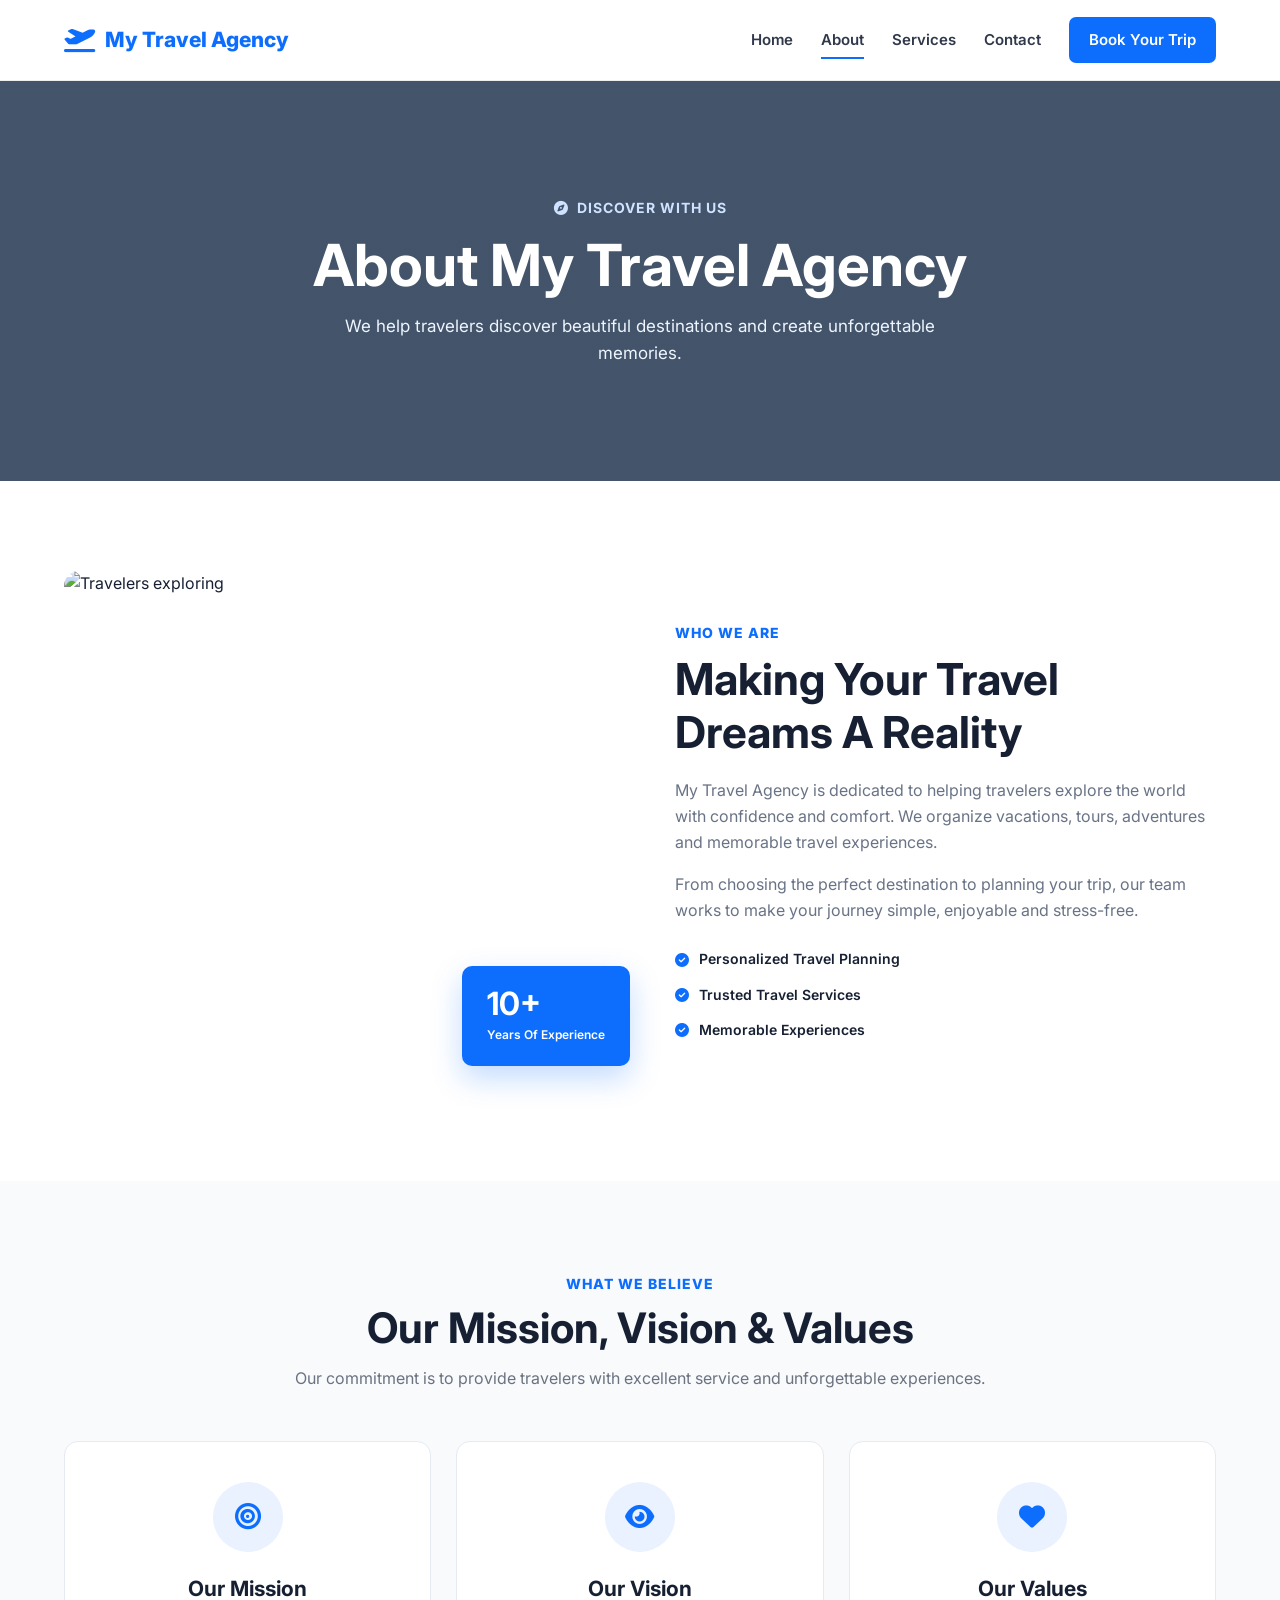
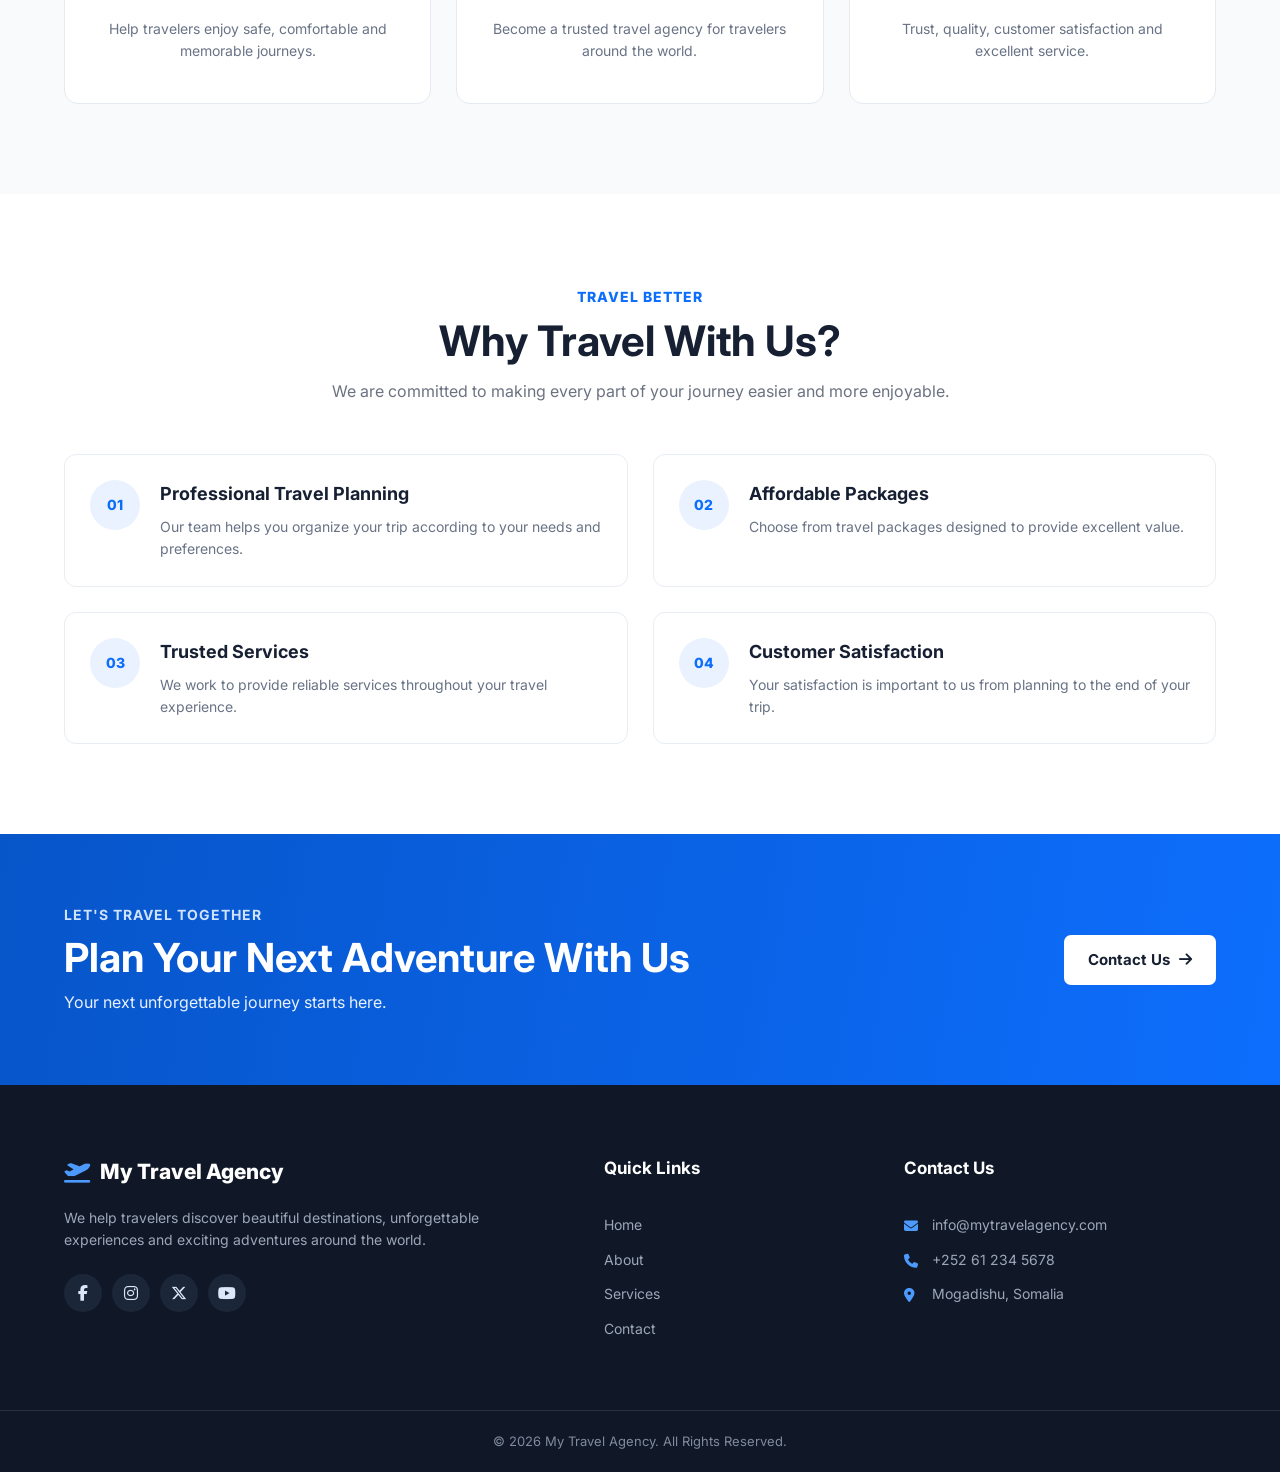
==== about.html @ c00ab5c5 "first commit" ====
<!DOCTYPE html>
<html lang="en">

<head>

    <meta charset="UTF-8">

    <meta name="viewport"
          content="width=device-width, initial-scale=1.0">

    <title>About Us | My Travel Agency</title>

    <link rel="preconnect"
          href="https://fonts.googleapis.com">

    <link rel="preconnect"
          href="https://fonts.gstatic.com"
          crossorigin>

    <link href="https://fonts.googleapis.com/css2?family=Inter:wght@400;500;600;700;800&display=swap"
          rel="stylesheet">

    <link rel="stylesheet"
          href="https://cdnjs.cloudflare.com/ajax/libs/font-awesome/6.5.2/css/all.min.css">

    <link rel="stylesheet" href="style.css">

</head>


<body>


<!-- HEADER -->
<header class="header">

    <div class="container nav-container">

        <a href="index.html" class="logo">

            <i class="fa-solid fa-plane-departure"></i>

            My Travel Agency

        </a>


        <nav class="navbar">

            <a href="index.html">
                Home
            </a>

            <a href="about.html" class="active">
                About
            </a>

            <a href="services.html">
                Services
            </a>

            <a href="contact.html">
                Contact
            </a>

            <a href="contact.html" class="nav-btn">
                Book Your Trip
            </a>

        </nav>

    </div>

</header>


<main>


<!-- ABOUT HERO -->
<section class="about-hero">

    <div class="container about-hero-content">

        <span>

            <i class="fa-solid fa-compass"></i>

            Discover With Us

        </span>

        <h1>
            About My Travel Agency
        </h1>

        <p>
            We help travelers discover beautiful destinations
            and create unforgettable memories.
        </p>

    </div>

</section>


<!-- WHO WE ARE -->
<section class="who-we-are section">

    <div class="container about-grid">

        <div class="about-image">

            <img
                src="https://images.unsplash.com/photo-1488085061387-422e29b40080?auto=format&fit=crop&w=1200&q=80"
                alt="Travelers exploring">

            <div class="experience-box">

                <strong>
                    10+
                </strong>

                <span>
                    Years Of Experience
                </span>

            </div>

        </div>


        <div class="about-text">

            <span class="section-label">
                Who We Are
            </span>

            <h2>
                Making Your Travel Dreams A Reality
            </h2>

            <p>
                My Travel Agency is dedicated to helping travelers
                explore the world with confidence and comfort.
                We organize vacations, tours, adventures and
                memorable travel experiences.
            </p>

            <p>
                From choosing the perfect destination to planning
                your trip, our team works to make your journey
                simple, enjoyable and stress-free.
            </p>


            <div class="about-points">

                <div>
                    <i class="fa-solid fa-circle-check"></i>
                    Personalized Travel Planning
                </div>

                <div>
                    <i class="fa-solid fa-circle-check"></i>
                    Trusted Travel Services
                </div>

                <div>
                    <i class="fa-solid fa-circle-check"></i>
                    Memorable Experiences
                </div>

            </div>

        </div>

    </div>

</section>


<!-- MISSION -->
<section class="mission-section section">

    <div class="container">

        <div class="section-heading">

            <span>
                What We Believe
            </span>

            <h2>
                Our Mission, Vision & Values
            </h2>

            <p>
                Our commitment is to provide travelers with
                excellent service and unforgettable experiences.
            </p>

        </div>


        <div class="mission-grid">

            <article class="mission-card">

                <div class="mission-icon">
                    <i class="fa-solid fa-bullseye"></i>
                </div>

                <h3>
                    Our Mission
                </h3>

                <p>
                    Help travelers enjoy safe, comfortable
                    and memorable journeys.
                </p>

            </article>


            <article class="mission-card">

                <div class="mission-icon">
                    <i class="fa-solid fa-eye"></i>
                </div>

                <h3>
                    Our Vision
                </h3>

                <p>
                    Become a trusted travel agency for travelers
                    around the world.
                </p>

            </article>


            <article class="mission-card">

                <div class="mission-icon">
                    <i class="fa-solid fa-heart"></i>
                </div>

                <h3>
                    Our Values
                </h3>

                <p>
                    Trust, quality, customer satisfaction
                    and excellent service.
                </p>

            </article>

        </div>

    </div>

</section>


<!-- WHY US -->
<section class="travel-with-us section">

    <div class="container">

        <div class="section-heading">

            <span>
                Travel Better
            </span>

            <h2>
                Why Travel With Us?
            </h2>

            <p>
                We are committed to making every part
                of your journey easier and more enjoyable.
            </p>

        </div>


        <div class="travel-points">

            <div class="travel-point">

                <div class="point-number">
                    01
                </div>

                <div>

                    <h3>
                        Professional Travel Planning
                    </h3>

                    <p>
                        Our team helps you organize your trip
                        according to your needs and preferences.
                    </p>

                </div>

            </div>


            <div class="travel-point">

                <div class="point-number">
                    02
                </div>

                <div>

                    <h3>
                        Affordable Packages
                    </h3>

                    <p>
                        Choose from travel packages designed
                        to provide excellent value.
                    </p>

                </div>

            </div>


            <div class="travel-point">

                <div class="point-number">
                    03
                </div>

                <div>

                    <h3>
                        Trusted Services
                    </h3>

                    <p>
                        We work to provide reliable services
                        throughout your travel experience.
                    </p>

                </div>

            </div>


            <div class="travel-point">

                <div class="point-number">
                    04
                </div>

                <div>

                    <h3>
                        Customer Satisfaction
                    </h3>

                    <p>
                        Your satisfaction is important to us
                        from planning to the end of your trip.
                    </p>

                </div>

            </div>

        </div>

    </div>

</section>


<!-- CTA -->
<section class="cta">

    <div class="container cta-content">

        <div>

            <span>
                Let's Travel Together
            </span>

            <h2>
                Plan Your Next Adventure With Us
            </h2>

            <p>
                Your next unforgettable journey starts here.
            </p>

        </div>

        <a href="contact.html" class="btn btn-light">

            Contact Us

            <i class="fa-solid fa-arrow-right"></i>

        </a>

    </div>

</section>


</main>


<!-- FOOTER -->
<footer class="footer">

    <div class="container footer-grid">

        <div class="footer-about">

            <a href="index.html" class="footer-logo">

                <i class="fa-solid fa-plane-departure"></i>

                My Travel Agency

            </a>

            <p>
                We help travelers discover beautiful destinations,
                unforgettable experiences and exciting adventures
                around the world.
            </p>


            <div class="social-links">

                <a href="#">
                    <i class="fa-brands fa-facebook-f"></i>
                </a>

                <a href="#">
                    <i class="fa-brands fa-instagram"></i>
                </a>

                <a href="#">
                    <i class="fa-brands fa-x-twitter"></i>
                </a>

                <a href="#">
                    <i class="fa-brands fa-youtube"></i>
                </a>

            </div>

        </div>


        <div class="footer-column">

            <h3>
                Quick Links
            </h3>

            <a href="index.html">
                Home
            </a>

            <a href="about.html">
                About
            </a>

            <a href="services.html">
                Services
            </a>

            <a href="contact.html">
                Contact
            </a>

        </div>


        <div class="footer-column">

            <h3>
                Contact Us
            </h3>

            <p>
                <i class="fa-solid fa-envelope"></i>
                info@mytravelagency.com
            </p>

            <p>
                <i class="fa-solid fa-phone"></i>
                +252 61 234 5678
            </p>

            <p>
                <i class="fa-solid fa-location-dot"></i>
                Mogadishu, Somalia
            </p>

        </div>

    </div>


    <div class="footer-bottom">

        <p>
            © 2026 My Travel Agency. All Rights Reserved.
        </p>

    </div>

</footer>


</body>
</html>
---- style.css ----
/* =========================================================
   GLOBAL
========================================================= */

* {
    margin: 0;
    padding: 0;
    box-sizing: border-box;
}

html {
    scroll-behavior: smooth;
}

body {
    font-family: "Inter", sans-serif;
    color: #172033;
    background: #ffffff;
    line-height: 1.6;
}

img {
    width: 100%;
    display: block;
}

a {
    text-decoration: none;
    color: inherit;
}

button,
input,
textarea,
select {
    font-family: inherit;
}

.container {
    width: 90%;
    max-width: 1200px;
    margin: auto;
}

.section {
    padding: 90px 0;
}


/* =========================================================
   HEADER
========================================================= */

.header {
    width: 100%;
    background: #ffffff;
    border-bottom: 1px solid #eeeeee;
    position: relative;
    z-index: 100;
}

.nav-container {
    min-height: 80px;

    display: flex;
    align-items: center;
    justify-content: space-between;

    gap: 30px;
}

.logo {
    display: flex;
    align-items: center;
    gap: 10px;

    color: #0d6efd;

    font-size: 21px;
    font-weight: 800;

    white-space: nowrap;
}

.logo i {
    font-size: 25px;
}

.navbar {
    display: flex;
    align-items: center;
    gap: 28px;
}

.navbar a {
    position: relative;

    color: #30394b;

    font-size: 15px;
    font-weight: 600;

    transition: 0.3s ease;
}

.navbar a:not(.nav-btn)::after {
    content: "";

    position: absolute;

    left: 0;
    bottom: -7px;

    width: 0;
    height: 2px;

    background: #0d6efd;

    transition: 0.3s ease;
}

.navbar a:not(.nav-btn):hover::after,
.navbar a.active::after {
    width: 100%;
}

.navbar a:hover {
    color: #0d6efd;
}

.nav-btn {
    padding: 11px 20px;

    color: #ffffff !important;
    background: #0d6efd;

    border-radius: 7px;

    transition: 0.3s ease;
}

.nav-btn:hover {
    background: #0957c7;
    transform: translateY(-2px);
}


/* =========================================================
   BUTTONS
========================================================= */

.btn {
    display: inline-flex;
    align-items: center;
    justify-content: center;

    gap: 9px;

    padding: 13px 24px;

    border: none;
    border-radius: 7px;

    font-size: 15px;
    font-weight: 700;

    cursor: pointer;

    transition: 0.3s ease;
}

.btn-primary {
    color: #ffffff;
    background: #0d6efd;
}

.btn-primary:hover {
    background: #0957c7;
    transform: translateY(-2px);
}

.btn-light {
    color: #172033;
    background: #ffffff;
}

.btn-light:hover {
    color: #ffffff;
    background: #172033;
    transform: translateY(-2px);
}


/* =========================================================
   HOME HERO
========================================================= */

.hero {
    min-height: 650px;

    position: relative;

    display: flex;
    align-items: center;

    background-image:
        url("https://images.unsplash.com/photo-1500530855697-b586d89ba3ee?auto=format&fit=crop&w=1800&q=85");

    background-size: cover;
    background-position: center;
}

.hero-overlay {
    position: absolute;
    inset: 0;

    background:
        linear-gradient(
            90deg,
            rgba(8, 22, 45, 0.85),
            rgba(8, 22, 45, 0.55),
            rgba(8, 22, 45, 0.15)
        );
}

.hero-content {
    position: relative;
    z-index: 1;

    color: #ffffff;

    max-width: 780px;

    margin-left: max(5%, calc((100% - 1200px) / 2));
}

.hero-small-title {
    display: inline-flex;
    align-items: center;

    gap: 8px;

    margin-bottom: 15px;

    color: #ffffff;

    font-size: 15px;
    font-weight: 700;

    letter-spacing: 1px;
    text-transform: uppercase;
}

.hero-content h1 {
    margin-bottom: 20px;

    font-size: clamp(42px, 6vw, 72px);

    line-height: 1.08;
    font-weight: 800;
}

.hero-content p {
    max-width: 650px;

    margin-bottom: 30px;

    color: #f1f4f8;

    font-size: 18px;
}

.hero-buttons {
    display: flex;
    flex-wrap: wrap;

    gap: 14px;
}


/* =========================================================
   SECTION HEADING
========================================================= */

.section-heading {
    max-width: 700px;

    margin: 0 auto 50px;

    text-align: center;
}

.section-heading span,
.section-label {
    display: inline-block;

    margin-bottom: 8px;

    color: #0d6efd;

    font-size: 14px;
    font-weight: 800;

    letter-spacing: 1px;
    text-transform: uppercase;
}

.section-heading h2 {
    margin-bottom: 12px;

    color: #172033;

    font-size: clamp(30px, 4vw, 42px);

    line-height: 1.2;
}

.section-heading p {
    color: #6b7280;
}


/* =========================================================
   DESTINATIONS
========================================================= */

.destinations {
    background: #f8fafc;
}

.destination-grid {
    display: grid;

    grid-template-columns: repeat(4, 1fr);

    gap: 24px;
}

.destination-card {
    overflow: hidden;

    background: #ffffff;

    border: 1px solid #e8edf3;
    border-radius: 14px;

    box-shadow:
        0 8px 25px rgba(25, 40, 65, 0.06);

    transition: 0.3s ease;
}

.destination-card:hover {
    transform: translateY(-8px);

    box-shadow:
        0 18px 35px rgba(25, 40, 65, 0.12);
}

.card-image {
    height: 220px;

    overflow: hidden;
}

.card-image img {
    height: 100%;

    object-fit: cover;

    transition: 0.5s ease;
}

.destination-card:hover .card-image img {
    transform: scale(1.08);
}

.card-content {
    padding: 22px;
}

.location {
    display: flex;
    align-items: center;

    gap: 6px;

    margin-bottom: 8px;

    color: #0d6efd;

    font-size: 12px;
    font-weight: 700;
}

.card-content h3 {
    margin-bottom: 8px;

    font-size: 23px;
}

.card-content p {
    min-height: 78px;

    margin-bottom: 20px;

    color: #697386;

    font-size: 14px;
}

.card-bottom {
    display: flex;
    align-items: center;
    justify-content: space-between;

    gap: 10px;

    padding-top: 15px;

    border-top: 1px solid #eeeeee;
}

.card-bottom strong {
    color: #172033;
}

.card-bottom a {
    color: #0d6efd;

    font-size: 13px;
    font-weight: 700;
}

.card-bottom a:hover {
    color: #0957c7;
}


/* =========================================================
   FEATURES
========================================================= */

.feature-grid {
    display: grid;

    grid-template-columns: repeat(4, 1fr);

    gap: 24px;
}

.feature-card {
    padding: 32px 24px;

    text-align: center;

    border: 1px solid #e9eef4;
    border-radius: 12px;

    transition: 0.3s ease;
}

.feature-card:hover {
    transform: translateY(-6px);

    border-color: #bcd6ff;

    box-shadow:
        0 15px 30px rgba(13, 110, 253, 0.08);
}

.feature-icon {
    width: 65px;
    height: 65px;

    margin: 0 auto 20px;

    display: flex;
    align-items: center;
    justify-content: center;

    color: #0d6efd;
    background: #eaf2ff;

    border-radius: 50%;

    font-size: 25px;
}

.feature-card h3 {
    margin-bottom: 10px;

    font-size: 18px;
}

.feature-card p {
    color: #6b7280;

    font-size: 14px;
}


/* =========================================================
   CTA
========================================================= */

.cta {
    padding: 70px 0;

    color: #ffffff;

    background:
        linear-gradient(
            100deg,
            #0755c9,
            #0d6efd
        );
}

.cta-content {
    display: flex;
    align-items: center;
    justify-content: space-between;

    gap: 30px;
}

.cta-content > div {
    max-width: 700px;
}

.cta-content span {
    display: block;

    margin-bottom: 7px;

    color: #cfe2ff;

    font-size: 14px;
    font-weight: 700;

    text-transform: uppercase;
    letter-spacing: 1px;
}

.cta-content h2 {
    margin-bottom: 8px;

    font-size: clamp(28px, 4vw, 40px);

    line-height: 1.2;
}

.cta-content p {
    color: #e8f1ff;
}


/* =========================================================
   INNER PAGE HERO
========================================================= */

.about-hero,
.services-hero,
.contact-hero {
    min-height: 400px;

    display: flex;
    align-items: center;

    color: #ffffff;

    text-align: center;

    background-size: cover;
    background-position: center;
}

.about-hero {
    background:
        linear-gradient(
            rgba(5, 26, 55, 0.75),
            rgba(5, 26, 55, 0.75)
        ),
        url("https://images.unsplash.com/photo-1473448912268-2022ce9509d8?auto=format&fit=crop&w=1800&q=80");
}

.services-hero {
    background:
        linear-gradient(
            rgba(5, 26, 55, 0.75),
            rgba(5, 26, 55, 0.75)
        ),
        url("https://images.unsplash.com/photo-1436491865332-7a61a109cc05?auto=format&fit=crop&w=1800&q=80");
}

.contact-hero {
    background:
        linear-gradient(
            rgba(5, 26, 55, 0.75),
            rgba(5, 26, 55, 0.75)
        ),
        url("https://images.unsplash.com/photo-1494587416117-f102a2ac0a8d?auto=format&fit=crop&w=1800&q=80");
}

.inner-page-hero span,
.about-hero-content span {
    display: inline-flex;
    align-items: center;

    gap: 8px;

    margin-bottom: 15px;

    color: #cfe2ff;

    font-size: 14px;
    font-weight: 700;

    text-transform: uppercase;
    letter-spacing: 1px;
}

.inner-page-hero h1,
.about-hero-content h1 {
    margin-bottom: 15px;

    font-size: clamp(38px, 5vw, 58px);

    line-height: 1.1;
}

.inner-page-hero p,
.about-hero-content p {
    max-width: 650px;

    margin: auto;

    color: #eef5ff;

    font-size: 17px;
}


/* =========================================================
   ABOUT
========================================================= */

.about-grid {
    display: grid;

    grid-template-columns: 1fr 1fr;

    align-items: center;

    gap: 70px;
}

.about-image {
    position: relative;
}

.about-image img {
    height: 520px;

    object-fit: cover;

    border-radius: 15px;
}

.experience-box {
    position: absolute;

    right: -25px;
    bottom: 25px;

    display: flex;
    flex-direction: column;

    padding: 22px 25px;

    color: #ffffff;
    background: #0d6efd;

    border-radius: 10px;

    box-shadow:
        0 12px 30px rgba(13, 110, 253, 0.25);
}

.experience-box strong {
    font-size: 32px;
    line-height: 1;
}

.experience-box span {
    margin-top: 5px;

    font-size: 12px;
    font-weight: 600;
}

.about-text h2 {
    margin-bottom: 20px;

    font-size: clamp(30px, 4vw, 44px);

    line-height: 1.2;
}

.about-text > p {
    margin-bottom: 17px;

    color: #697386;
}

.about-points {
    display: flex;
    flex-direction: column;

    gap: 13px;

    margin-top: 25px;
}

.about-points div {
    display: flex;
    align-items: center;

    gap: 10px;

    font-size: 14px;
    font-weight: 600;
}

.about-points i {
    color: #0d6efd;
}


/* =========================================================
   MISSION
========================================================= */

.mission-section {
    background: #f8fafc;
}

.mission-grid {
    display: grid;

    grid-template-columns: repeat(3, 1fr);

    gap: 25px;
}

.mission-card {
    padding: 40px 30px;

    text-align: center;

    background: #ffffff;

    border: 1px solid #e6ebf1;
    border-radius: 14px;

    transition: 0.35s ease;
}

.mission-card:hover {
    transform: translateY(-8px);

    box-shadow:
        0 20px 35px rgba(22, 35, 55, 0.09);
}

.mission-icon {
    width: 70px;
    height: 70px;

    margin: 0 auto 20px;

    display: flex;
    align-items: center;
    justify-content: center;

    color: #0d6efd;
    background: #eaf2ff;

    border-radius: 50%;

    font-size: 26px;
}

.mission-card h3 {
    margin-bottom: 12px;

    font-size: 21px;
}

.mission-card p {
    color: #697386;

    font-size: 14px;
}


/* =========================================================
   TRAVEL POINTS
========================================================= */

.travel-points {
    display: grid;

    grid-template-columns: repeat(2, 1fr);

    gap: 25px;
}

.travel-point {
    display: flex;

    gap: 20px;

    padding: 25px;

    border: 1px solid #e8edf3;
    border-radius: 12px;

    transition: 0.3s ease;
}

.travel-point:hover {
    border-color: #bdd5fa;

    transform: translateY(-4px);

    box-shadow:
        0 12px 25px rgba(13, 110, 253, 0.07);
}

.point-number {
    flex-shrink: 0;

    width: 50px;
    height: 50px;

    display: flex;
    align-items: center;
    justify-content: center;

    color: #0d6efd;
    background: #eaf2ff;

    border-radius: 50%;

    font-size: 14px;
    font-weight: 800;
}

.travel-point h3 {
    margin-bottom: 7px;

    font-size: 18px;
}

.travel-point p {
    color: #697386;

    font-size: 14px;
}


/* =========================================================
   SERVICES
========================================================= */

.services-section {
    background: #ffffff;
}

.services-grid {
    display: grid;

    grid-template-columns: repeat(3, 1fr);

    gap: 25px;
}

.service-card {
    padding: 35px 28px;

    background: #ffffff;

    border: 1px solid #e5eaf0;
    border-radius: 14px;

    transition: 0.3s ease;
}

.service-card:hover {
    transform: translateY(-8px);

    border-color: #bcd6ff;

    box-shadow:
        0 18px 35px rgba(13, 110, 253, 0.09);
}

.service-icon {
    width: 65px;
    height: 65px;

    margin-bottom: 22px;

    display: flex;
    align-items: center;
    justify-content: center;

    color: #0d6efd;
    background: #eaf2ff;

    border-radius: 12px;

    font-size: 25px;
}

.service-card h3 {
    margin-bottom: 10px;

    font-size: 21px;
}

.service-card p {
    min-height: 80px;

    margin-bottom: 20px;

    color: #697386;

    font-size: 14px;
}

.service-card a {
    display: inline-flex;
    align-items: center;

    gap: 8px;

    color: #0d6efd;

    font-size: 14px;
    font-weight: 700;
}

.service-card a:hover {
    gap: 12px;
}


/* =========================================================
   PROCESS
========================================================= */

.process-section {
    background: #f8fafc;
}

.process-grid {
    display: grid;

    grid-template-columns: repeat(3, 1fr);

    gap: 25px;
}

.process-card {
    position: relative;

    padding: 35px 25px;

    text-align: center;

    background: #ffffff;

    border-radius: 14px;

    border: 1px solid #e5eaf0;
}

.process-number {
    position: absolute;

    top: 15px;
    right: 20px;

    color: #dbe8fa;

    font-size: 35px;
    font-weight: 800;
}

.process-card > i {
    margin: 15px 0;

    color: #0d6efd;

    font-size: 35px;
}

.process-card h3 {
    margin-bottom: 10px;
}

.process-card p {
    color: #697386;

    font-size: 14px;
}


/* =========================================================
   CONTACT
========================================================= */

.contact-section {
    background: #ffffff;
}

.contact-grid {
    display: grid;

    grid-template-columns: 0.9fr 1.1fr;

    gap: 70px;

    align-items: start;
}

.contact-info h2 {
    margin-bottom: 18px;

    font-size: clamp(30px, 4vw, 43px);

    line-height: 1.2;
}

.contact-info > p {
    margin-bottom: 30px;

    color: #697386;
}

.contact-details {
    display: flex;
    flex-direction: column;

    gap: 20px;
}

.contact-item {
    display: flex;

    align-items: center;

    gap: 15px;
}

.contact-icon {
    flex-shrink: 0;

    width: 52px;
    height: 52px;

    display: flex;
    align-items: center;
    justify-content: center;

    color: #0d6efd;
    background: #eaf2ff;

    border-radius: 10px;

    font-size: 20px;
}

.contact-item h3 {
    margin-bottom: 2px;

    font-size: 15px;
}

.contact-item p {
    color: #697386;

    font-size: 14px;
}


/* =========================================================
   FORM
========================================================= */

.contact-form-box {
    padding: 35px;

    background: #ffffff;

    border: 1px solid #e5eaf0;

    border-radius: 15px;

    box-shadow:
        0 15px 35px rgba(20, 35, 60, 0.06);
}

.form-heading {
    margin-bottom: 25px;
}

.form-heading h2 {
    margin-bottom: 5px;

    font-size: 27px;
}

.form-heading p {
    color: #697386;

    font-size: 14px;
}

.form-row {
    display: grid;

    grid-template-columns: 1fr 1fr;

    gap: 18px;
}

.form-group {
    display: flex;
    flex-direction: column;

    gap: 7px;

    margin-bottom: 18px;
}

.form-group label {
    color: #30394b;

    font-size: 13px;
    font-weight: 700;
}

.form-group input,
.form-group select,
.form-group textarea {
    width: 100%;

    padding: 13px 14px;

    color: #172033;
    background: #ffffff;

    border: 1px solid #dce2ea;
    border-radius: 7px;

    outline: none;

    font-size: 14px;

    transition: 0.3s ease;
}

.form-group input:focus,
.form-group select:focus,
.form-group textarea:focus {
    border-color: #0d6efd;

    box-shadow:
        0 0 0 3px rgba(13, 110, 253, 0.08);
}

.form-group textarea {
    resize: vertical;

    min-height: 140px;
}

.form-btn {
    width: 100%;

    margin-top: 5px;
}


/* =========================================================
   FAQ
========================================================= */

.faq-section {
    background: #f8fafc;
}

.faq-grid {
    display: grid;

    grid-template-columns: repeat(2, 1fr);

    gap: 20px;
}

.faq-card {
    display: flex;

    gap: 15px;

    padding: 25px;

    background: #ffffff;

    border: 1px solid #e5eaf0;

    border-radius: 12px;
}

.faq-card > i {
    flex-shrink: 0;

    color: #0d6efd;

    font-size: 24px;
}

.faq-card h3 {
    margin-bottom: 7px;

    font-size: 16px;
}

.faq-card p {
    color: #697386;

    font-size: 14px;
}


/* =========================================================
   FOOTER
========================================================= */

.footer {
    color: #d9e1ed;

    background: #101827;
}

.footer-grid {
    display: grid;

    grid-template-columns: 2fr 1fr 1.3fr;

    gap: 60px;

    padding: 70px 0;
}

.footer-logo {
    display: inline-flex;
    align-items: center;

    gap: 10px;

    margin-bottom: 18px;

    color: #ffffff;

    font-size: 21px;
    font-weight: 800;
}

.footer-logo i {
    color: #4d9aff;
}

.footer-about p {
    max-width: 430px;

    color: #9ba7b8;

    font-size: 14px;
}

.social-links {
    display: flex;

    gap: 10px;

    margin-top: 22px;
}

.social-links a {
    width: 38px;
    height: 38px;

    display: flex;
    align-items: center;
    justify-content: center;

    color: #dce7f7;
    background: #1b2638;

    border-radius: 50%;

    transition: 0.3s ease;
}

.social-links a:hover {
    color: #ffffff;

    background: #0d6efd;

    transform: translateY(-3px);
}

.footer-column h3 {
    margin-bottom: 20px;

    color: #ffffff;

    font-size: 17px;
}

.footer-column {
    display: flex;
    flex-direction: column;

    gap: 12px;
}

.footer-column a {
    width: fit-content;

    color: #9ba7b8;

    font-size: 14px;

    transition: 0.3s ease;
}

.footer-column a:hover {
    color: #ffffff;

    padding-left: 5px;
}

.footer-column p {
    display: flex;

    align-items: flex-start;

    gap: 10px;

    color: #9ba7b8;

    font-size: 14px;
}

.footer-column p i {
    width: 18px;

    margin-top: 5px;

    color: #4d9aff;
}

.footer-bottom {
    padding: 20px;

    text-align: center;

    border-top: 1px solid #263244;
}

.footer-bottom p {
    color: #7f8b9d;

    font-size: 13px;
}


/* =========================================================
   TABLET
========================================================= */

@media (max-width: 1000px) {

    .destination-grid {
        grid-template-columns: repeat(2, 1fr);
    }

    .feature-grid {
        grid-template-columns: repeat(2, 1fr);
    }

    .about-grid {
        gap: 40px;
    }

    .about-image img {
        height: 450px;
    }

    .services-grid {
        grid-template-columns: repeat(2, 1fr);
    }

    .contact-grid {
        gap: 40px;
    }

    .footer-grid {
        grid-template-columns: 1.5fr 1fr 1fr;

        gap: 35px;
    }

}


/* =========================================================
   MOBILE - 768PX
========================================================= */

@media (max-width: 768px) {

    .section {
        padding: 65px 0;
    }


    /* HEADER */

    .nav-container {
        flex-direction: column;

        padding: 20px 0;

        gap: 18px;
    }

    .navbar {
        width: 100%;

        display: flex;

        flex-wrap: wrap;

        justify-content: center;

        gap: 12px 20px;
    }

    .navbar a {
        font-size: 14px;
    }

    .nav-btn {
        padding: 9px 15px;
    }


    /* HERO */

    .hero {
        min-height: 600px;
    }

    .hero-content {
        width: 90%;

        margin: auto;

        text-align: center;
    }

    .hero-small-title {
        justify-content: center;
    }

    .hero-content h1 {
        font-size: 42px;
    }

    .hero-content p {
        font-size: 16px;
    }

    .hero-buttons {
        justify-content: center;
    }


    /* DESTINATIONS */

    .destination-grid {
        grid-template-columns: repeat(2, 1fr);

        gap: 18px;
    }

    .card-image {
        height: 200px;
    }


    /* FEATURES */

    .feature-grid {
        grid-template-columns: repeat(2, 1fr);

        gap: 18px;
    }


    /* CTA */

    .cta {
        padding: 55px 0;
    }

    .cta-content {
        flex-direction: column;

        align-items: flex-start;
    }


    /* INNER HERO */

    .about-hero,
    .services-hero,
    .contact-hero {
        min-height: 350px;
    }


    /* ABOUT */

    .about-grid {
        grid-template-columns: 1fr;

        gap: 50px;
    }

    .about-image img {
        height: 430px;
    }

    .experience-box {
        right: 15px;
    }


    /* MISSION */

    .mission-grid {
        grid-template-columns: 1fr;
    }


    /* TRAVEL */

    .travel-points {
        grid-template-columns: 1fr;
    }


    /* SERVICES */

    .services-grid {
        grid-template-columns: repeat(2, 1fr);
    }


    /* PROCESS */

    .process-grid {
        grid-template-columns: 1fr;
    }


    /* CONTACT */

    .contact-grid {
        grid-template-columns: 1fr;

        gap: 50px;
    }


    /* FAQ */

    .faq-grid {
        grid-template-columns: 1fr;
    }


    /* FORM */

    .form-row {
        grid-template-columns: 1fr;
    }


    /* FOOTER */

    .footer-grid {
        grid-template-columns: 1fr;

        gap: 40px;

        padding: 55px 0;
    }

}


/* =========================================================
   SMALL MOBILE
========================================================= */

@media (max-width: 500px) {

    .container {
        width: 92%;
    }


    /* HEADER */

    .logo {
        font-size: 19px;
    }

    .navbar {
        gap: 10px 15px;
    }


    /* HERO */

    .hero {
        min-height: 580px;
    }

    .hero-content h1 {
        font-size: 35px;
    }

    .hero-buttons {
        flex-direction: column;

        width: 100%;
    }

    .hero-buttons .btn {
        width: 100%;
    }


    /* DESTINATIONS */

    .destination-grid {
        grid-template-columns: 1fr;
    }

    .card-image {
        height: 230px;
    }


    /* FEATURES */

    .feature-grid {
        grid-template-columns: 1fr;
    }


    /* ABOUT */

    .about-image img {
        height: 350px;
    }

    .experience-box {
        right: 10px;

        bottom: 15px;
    }


    /* SERVICES */

    .services-grid {
        grid-template-columns: 1fr;
    }


    /* CONTACT */

    .contact-form-box {
        padding: 25px 20px;
    }


    /* CTA */

    .cta-content {
        align-items: stretch;
    }

    .cta-content .btn {
        width: 100%;
    }


    /* FOOTER */

    .footer-grid {
        gap: 35px;
    }

}
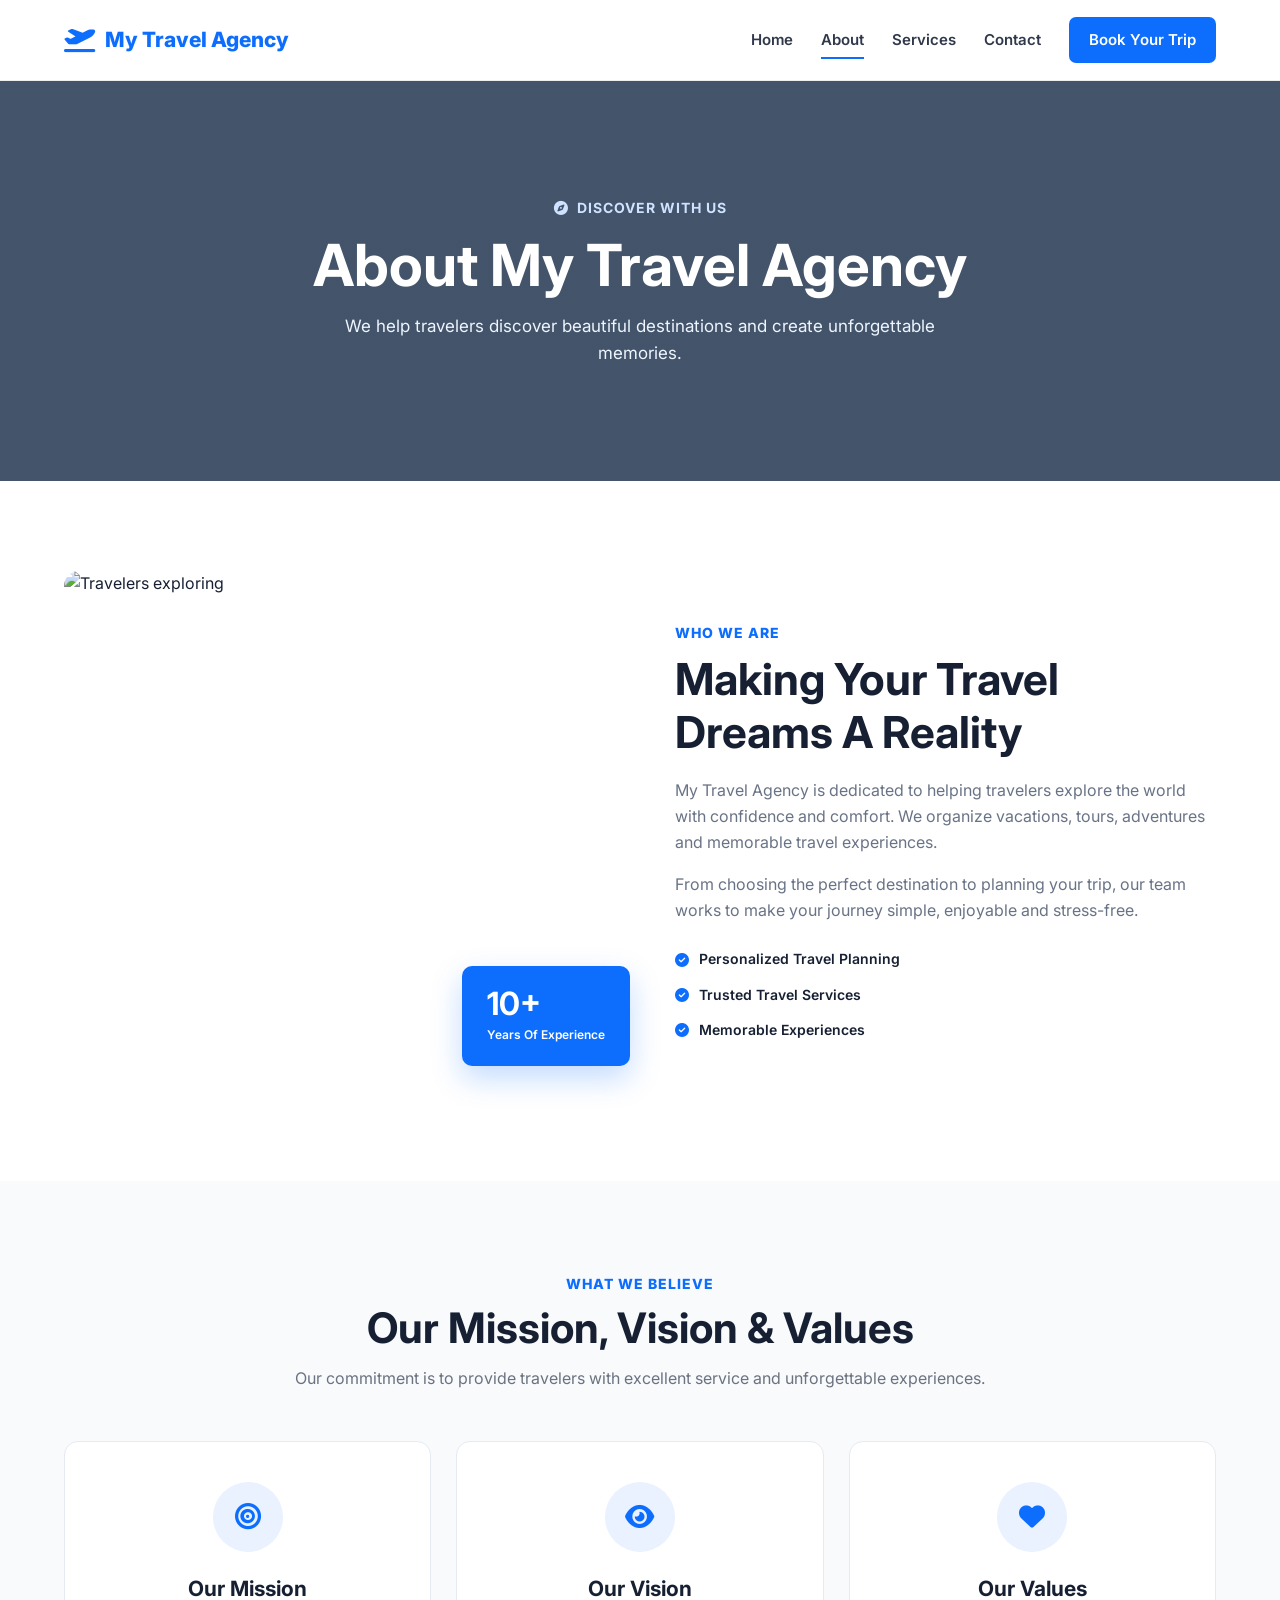
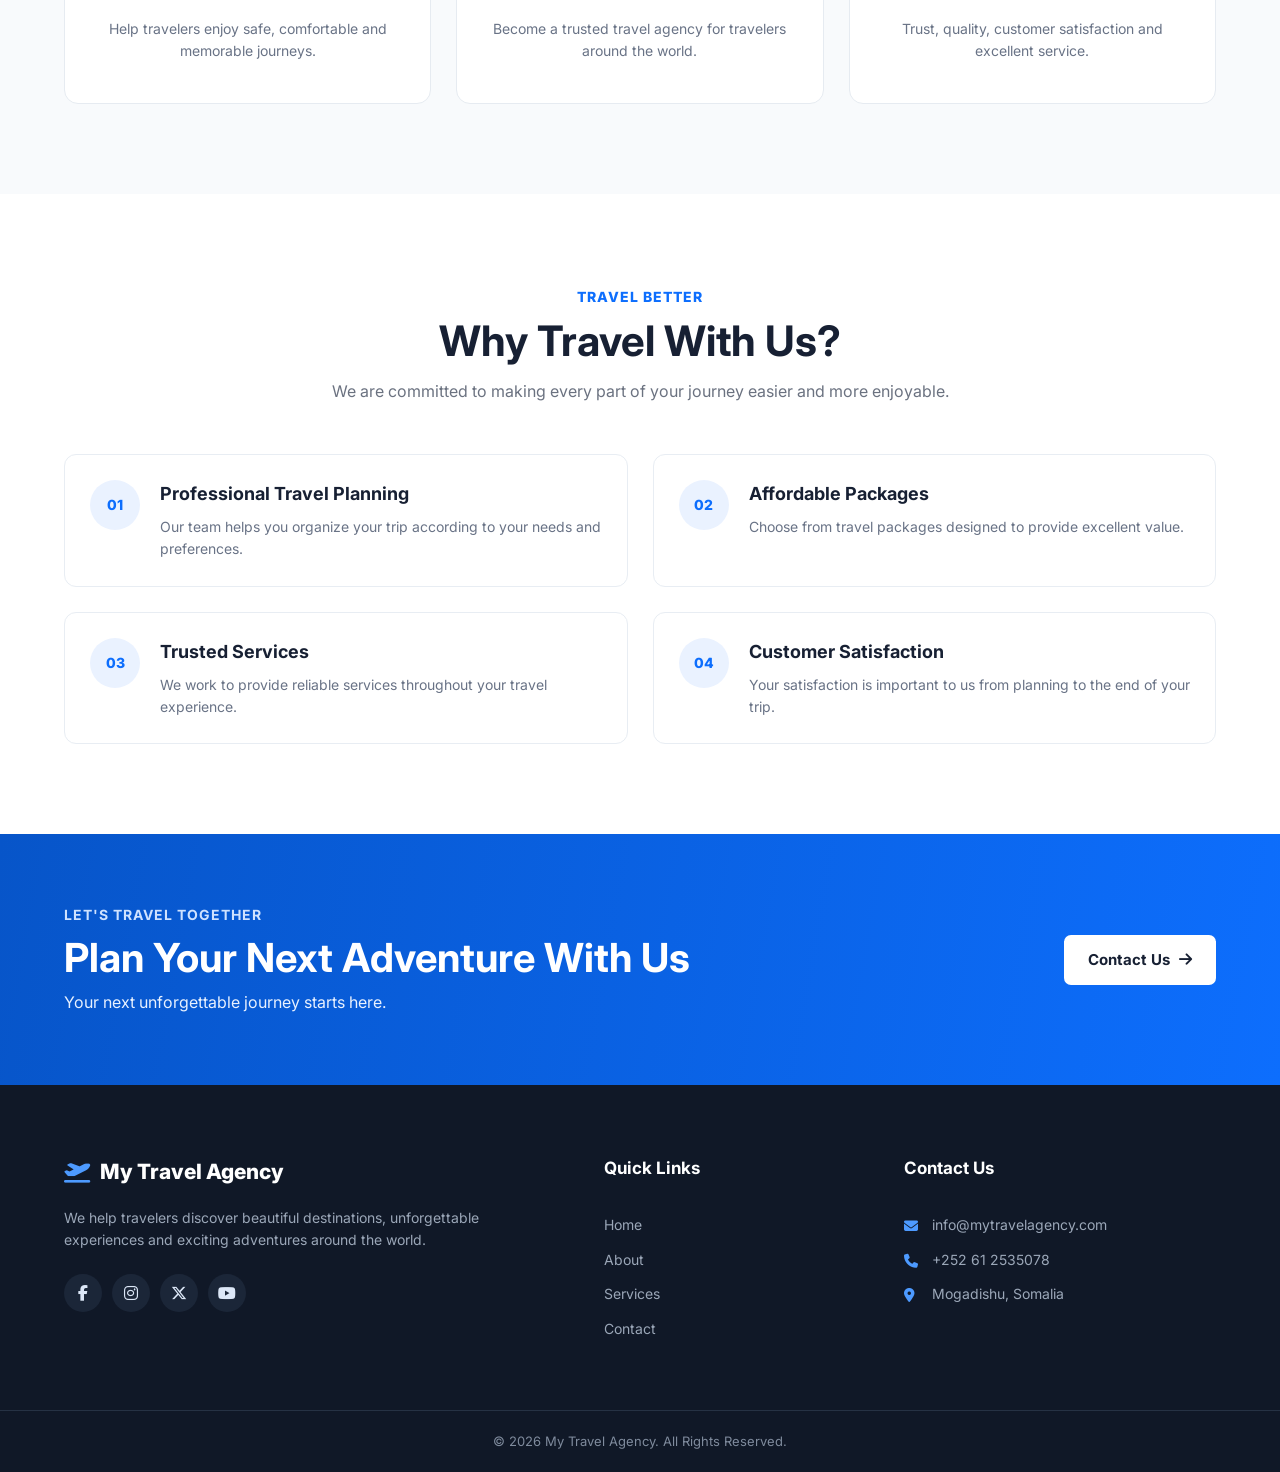
==== commit faa7fb69: "update web" ====
--- a/about.html
+++ b/about.html
@@ -504,7 +504,7 @@
 
             <p>
                 <i class="fa-solid fa-phone"></i>
-                +252 61 234 5678
+                 +252 61 2535078
             </p>
 
             <p>
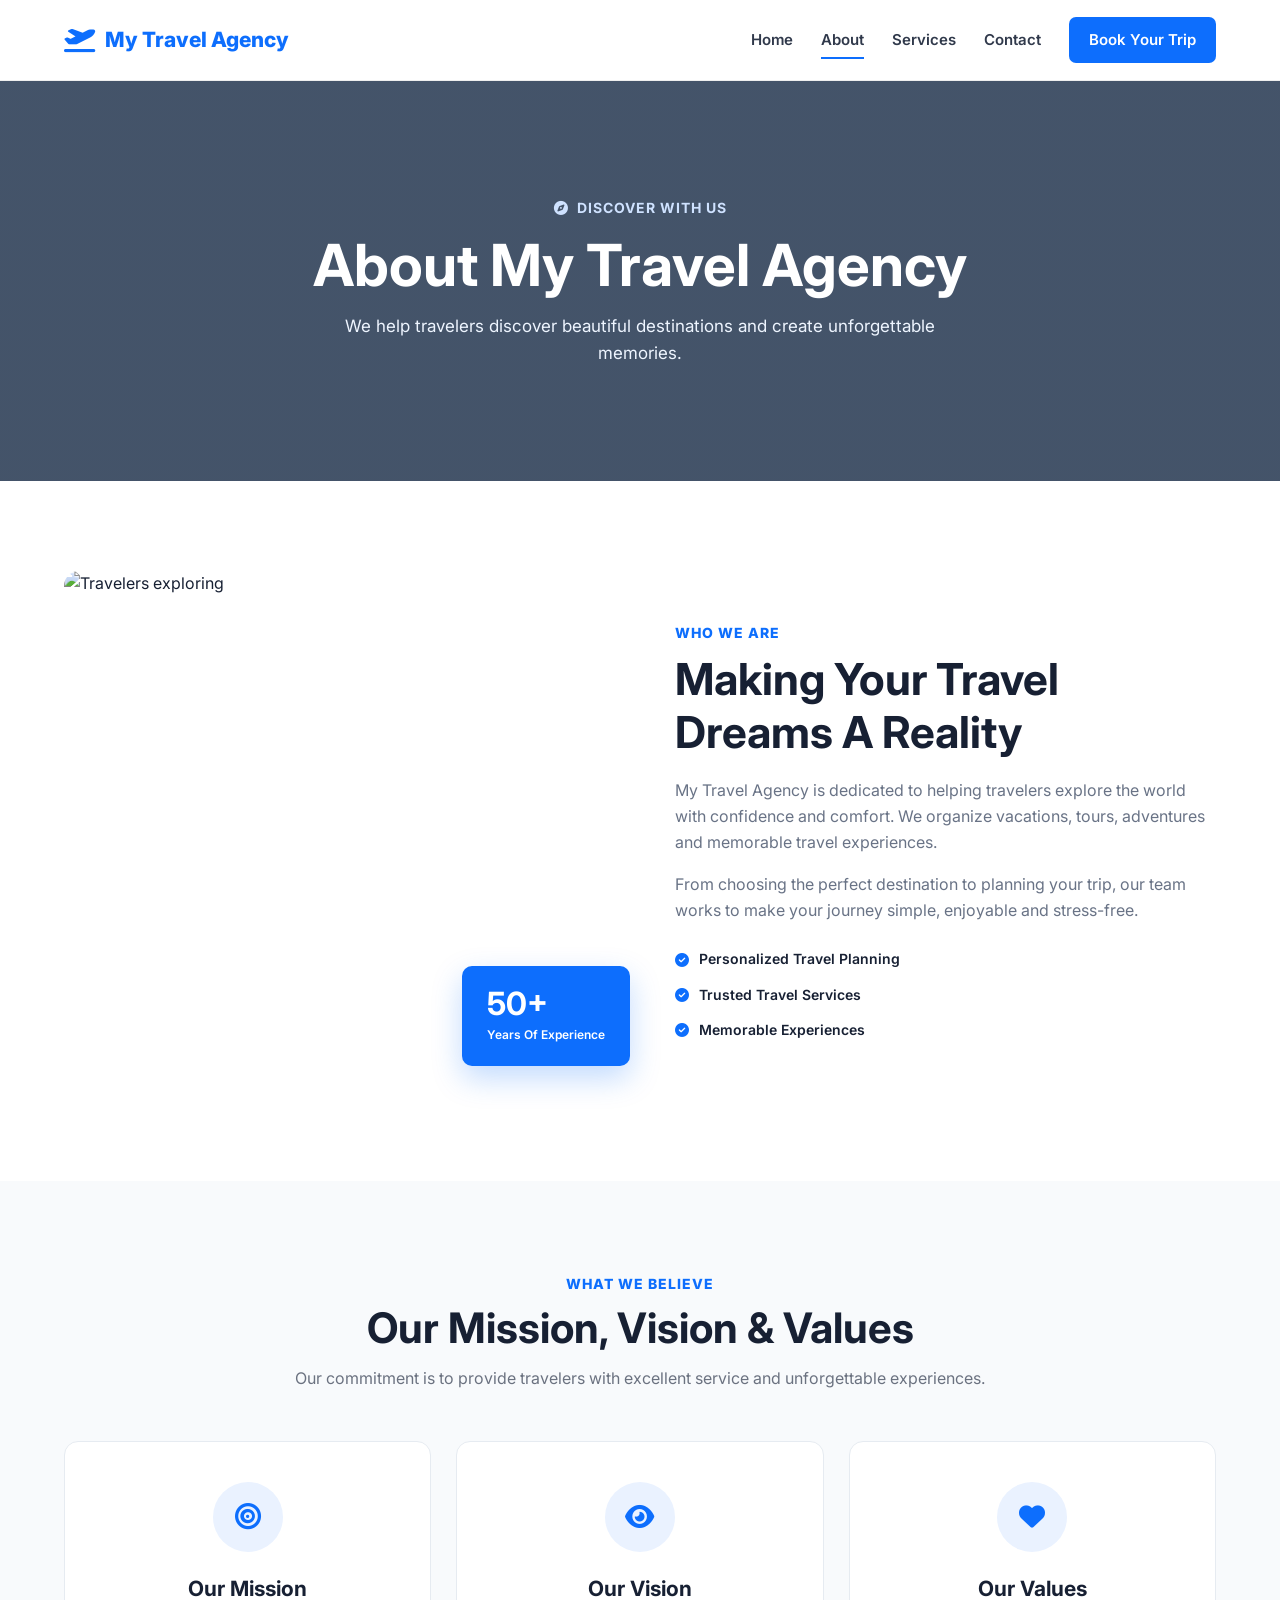
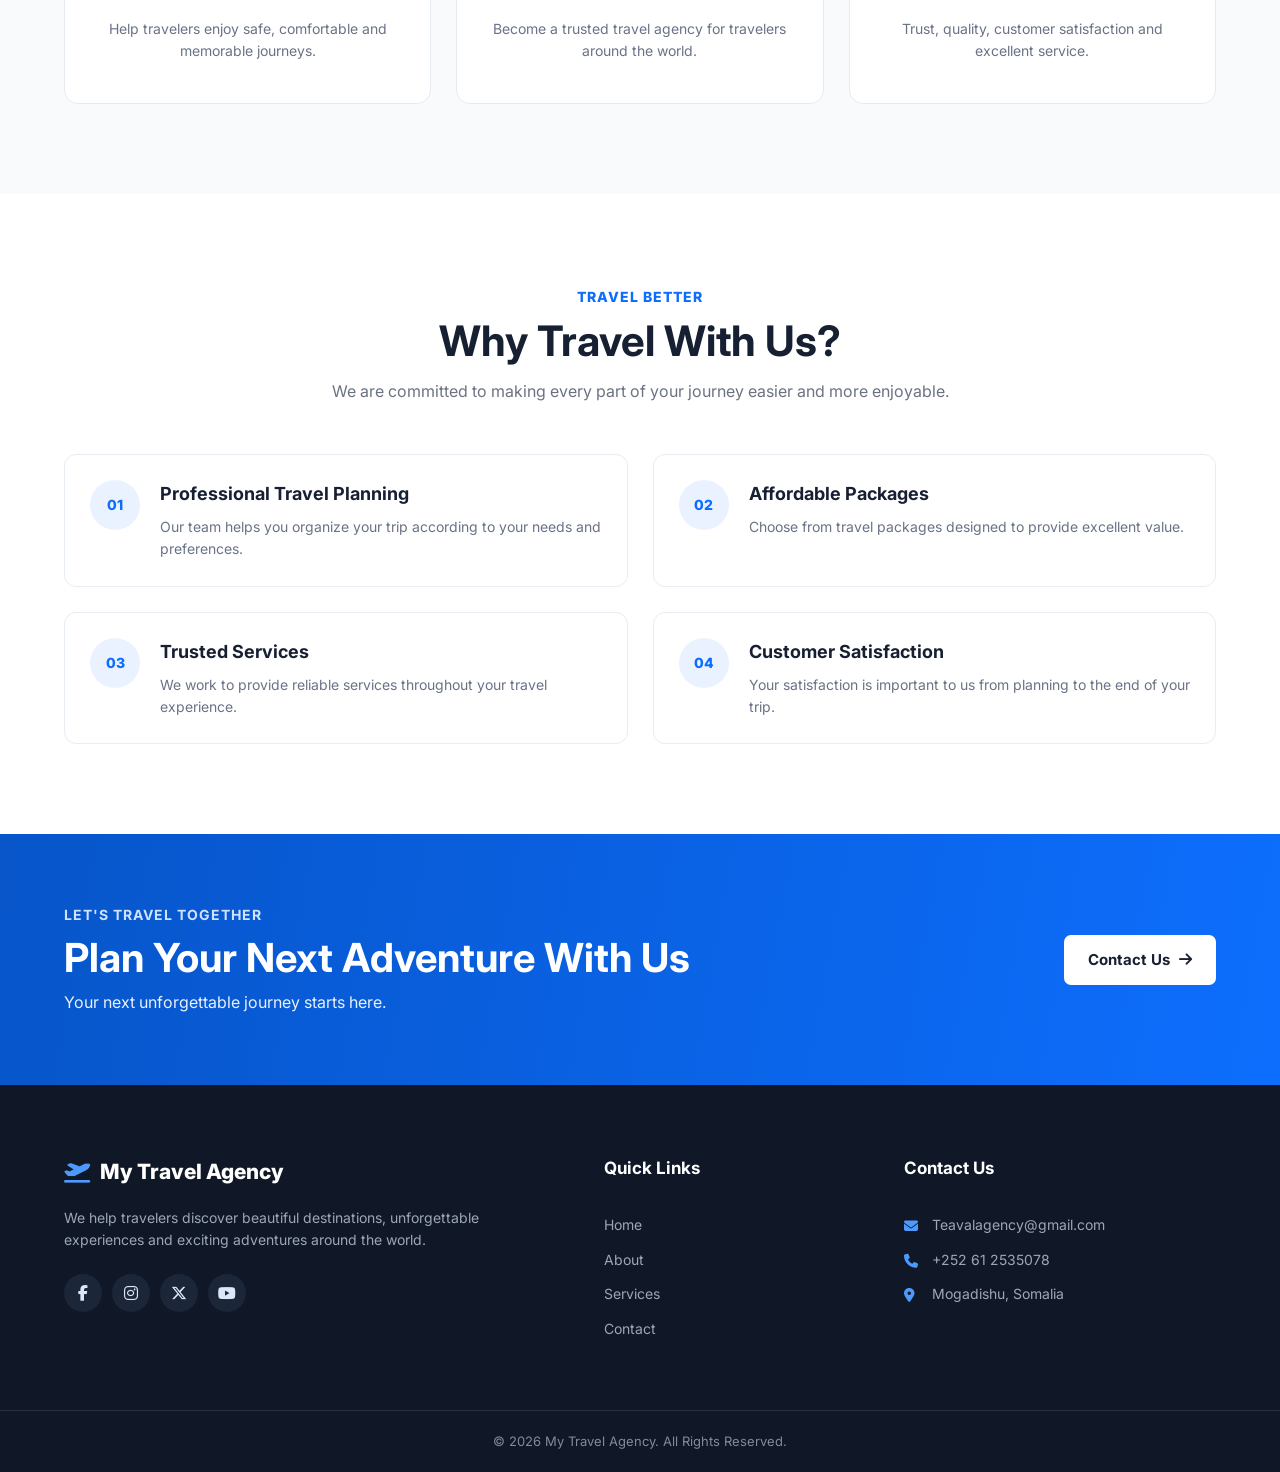
==== commit 604468fe: "update websise" ====
--- a/about.html
+++ b/about.html
@@ -118,7 +118,7 @@
             <div class="experience-box">
 
                 <strong>
-                    10+
+                    50+
                 </strong>
 
                 <span>
@@ -499,7 +499,7 @@
 
             <p>
                 <i class="fa-solid fa-envelope"></i>
-                info@mytravelagency.com
+              Teavalagency@gmail.com
             </p>
 
             <p>
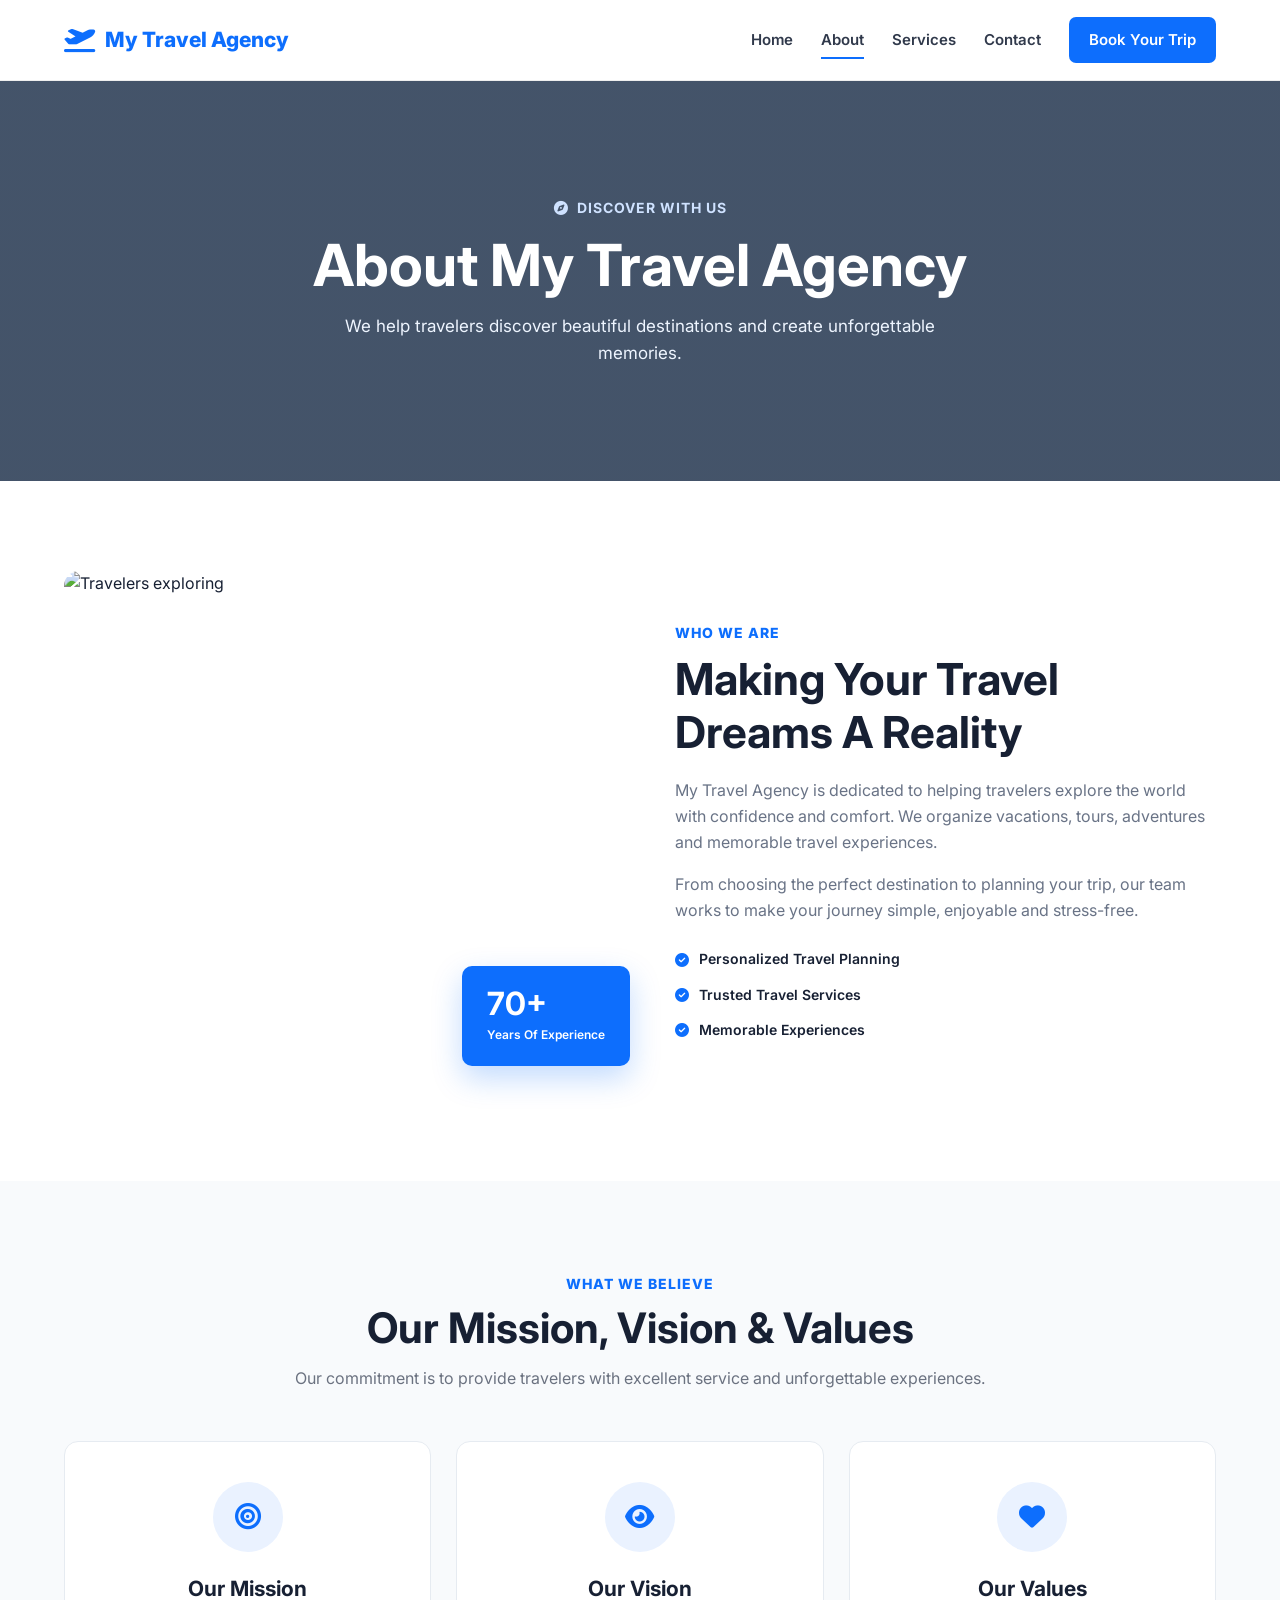
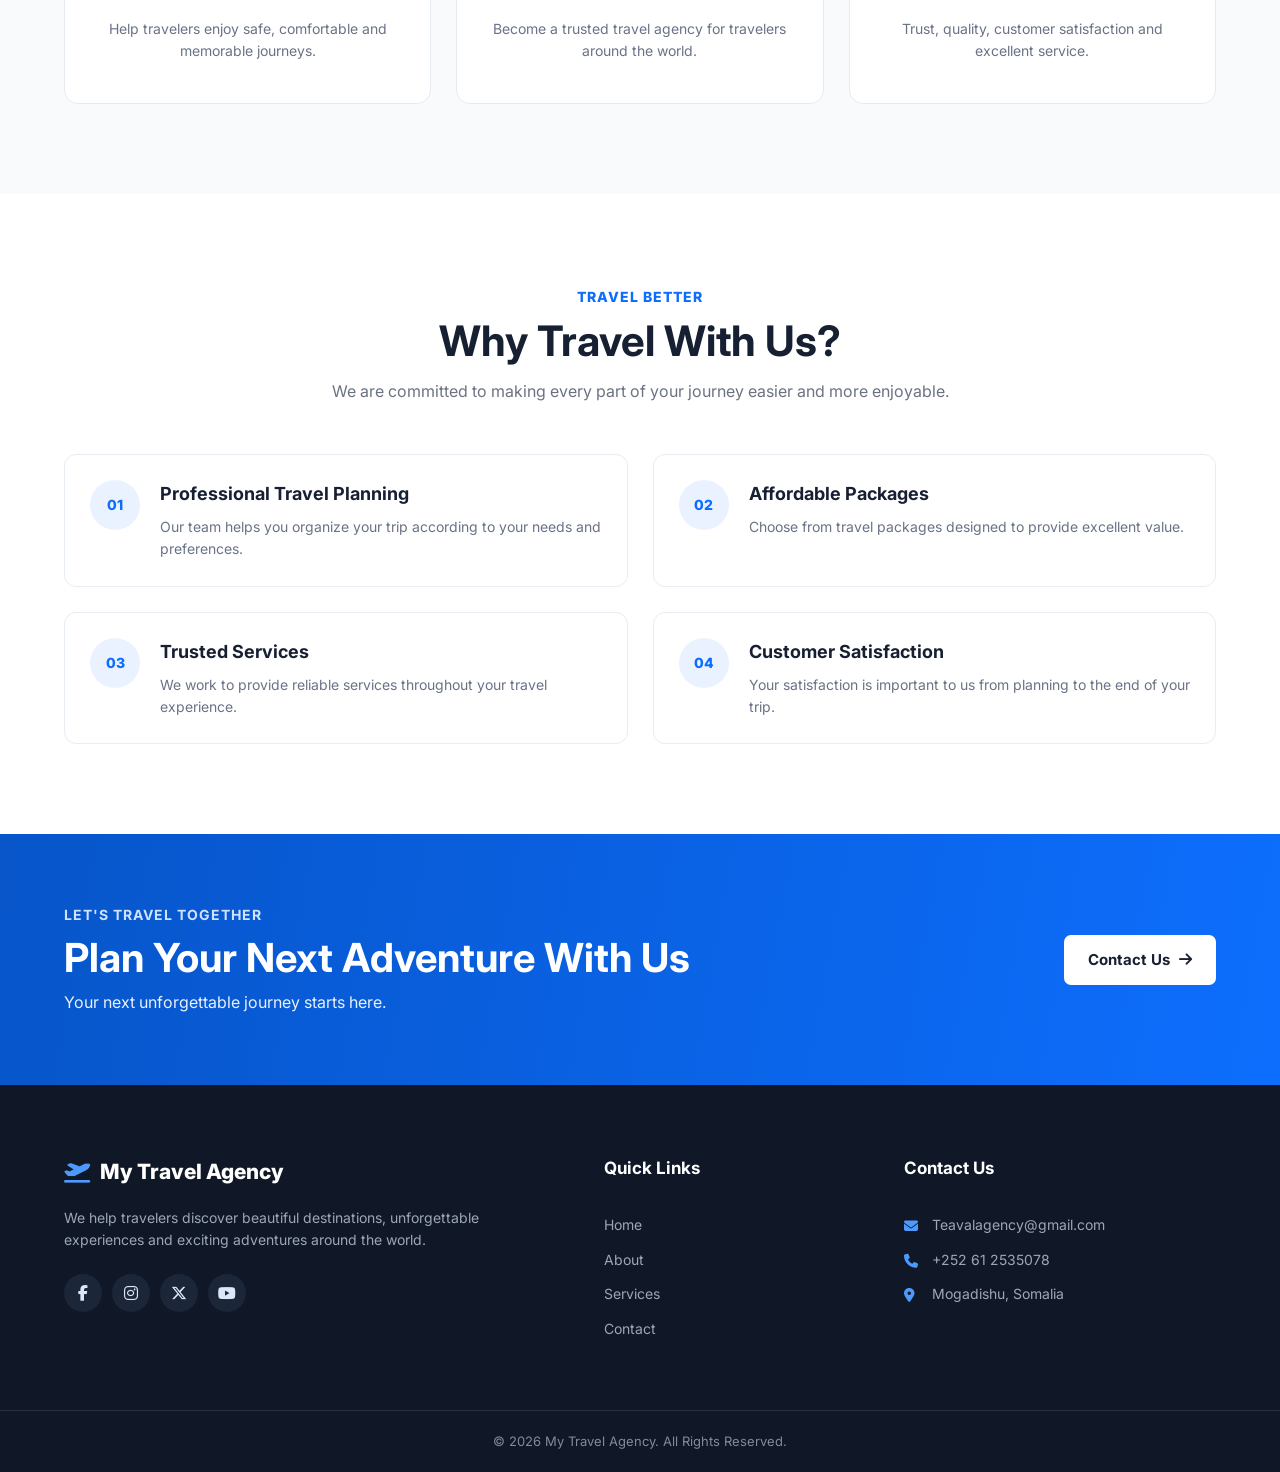
==== commit 6af34822: "update" ====
--- a/about.html
+++ b/about.html
@@ -118,7 +118,7 @@
             <div class="experience-box">
 
                 <strong>
-                    50+
+                    70+
                 </strong>
 
                 <span>
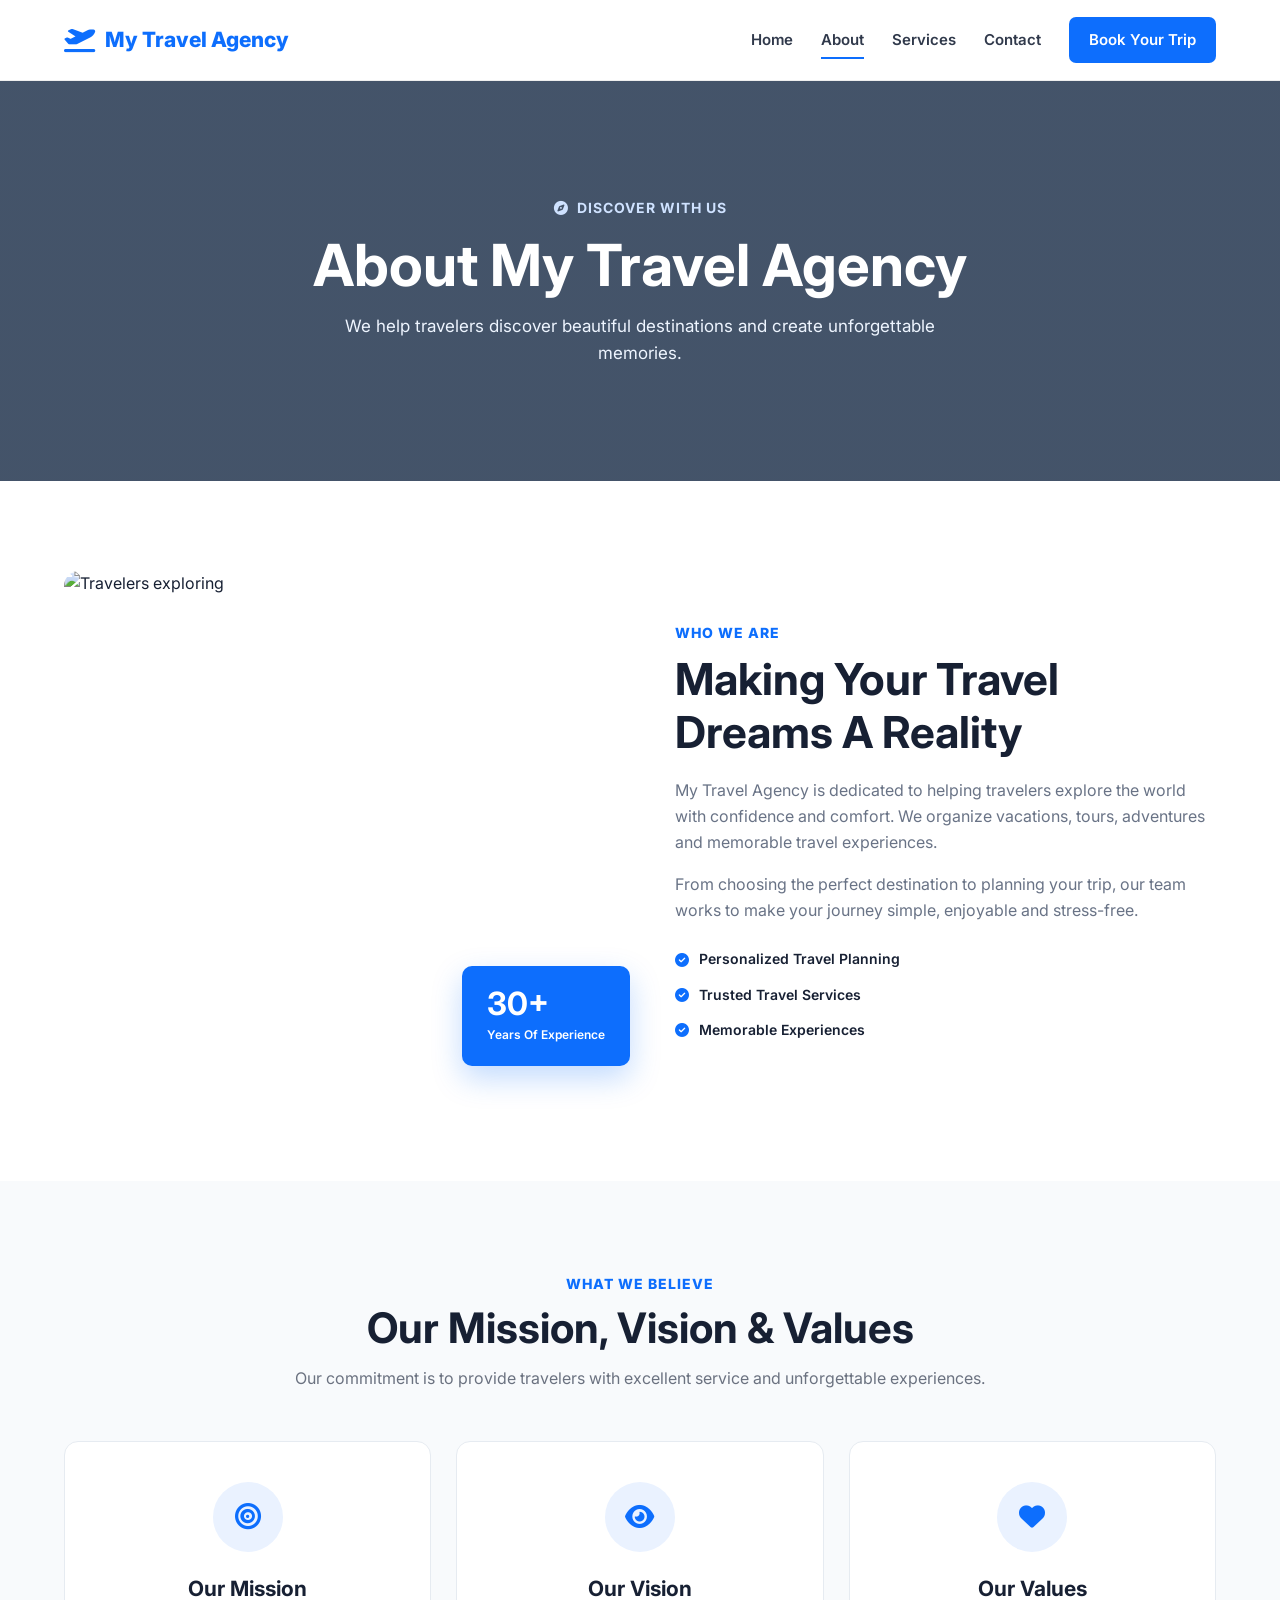
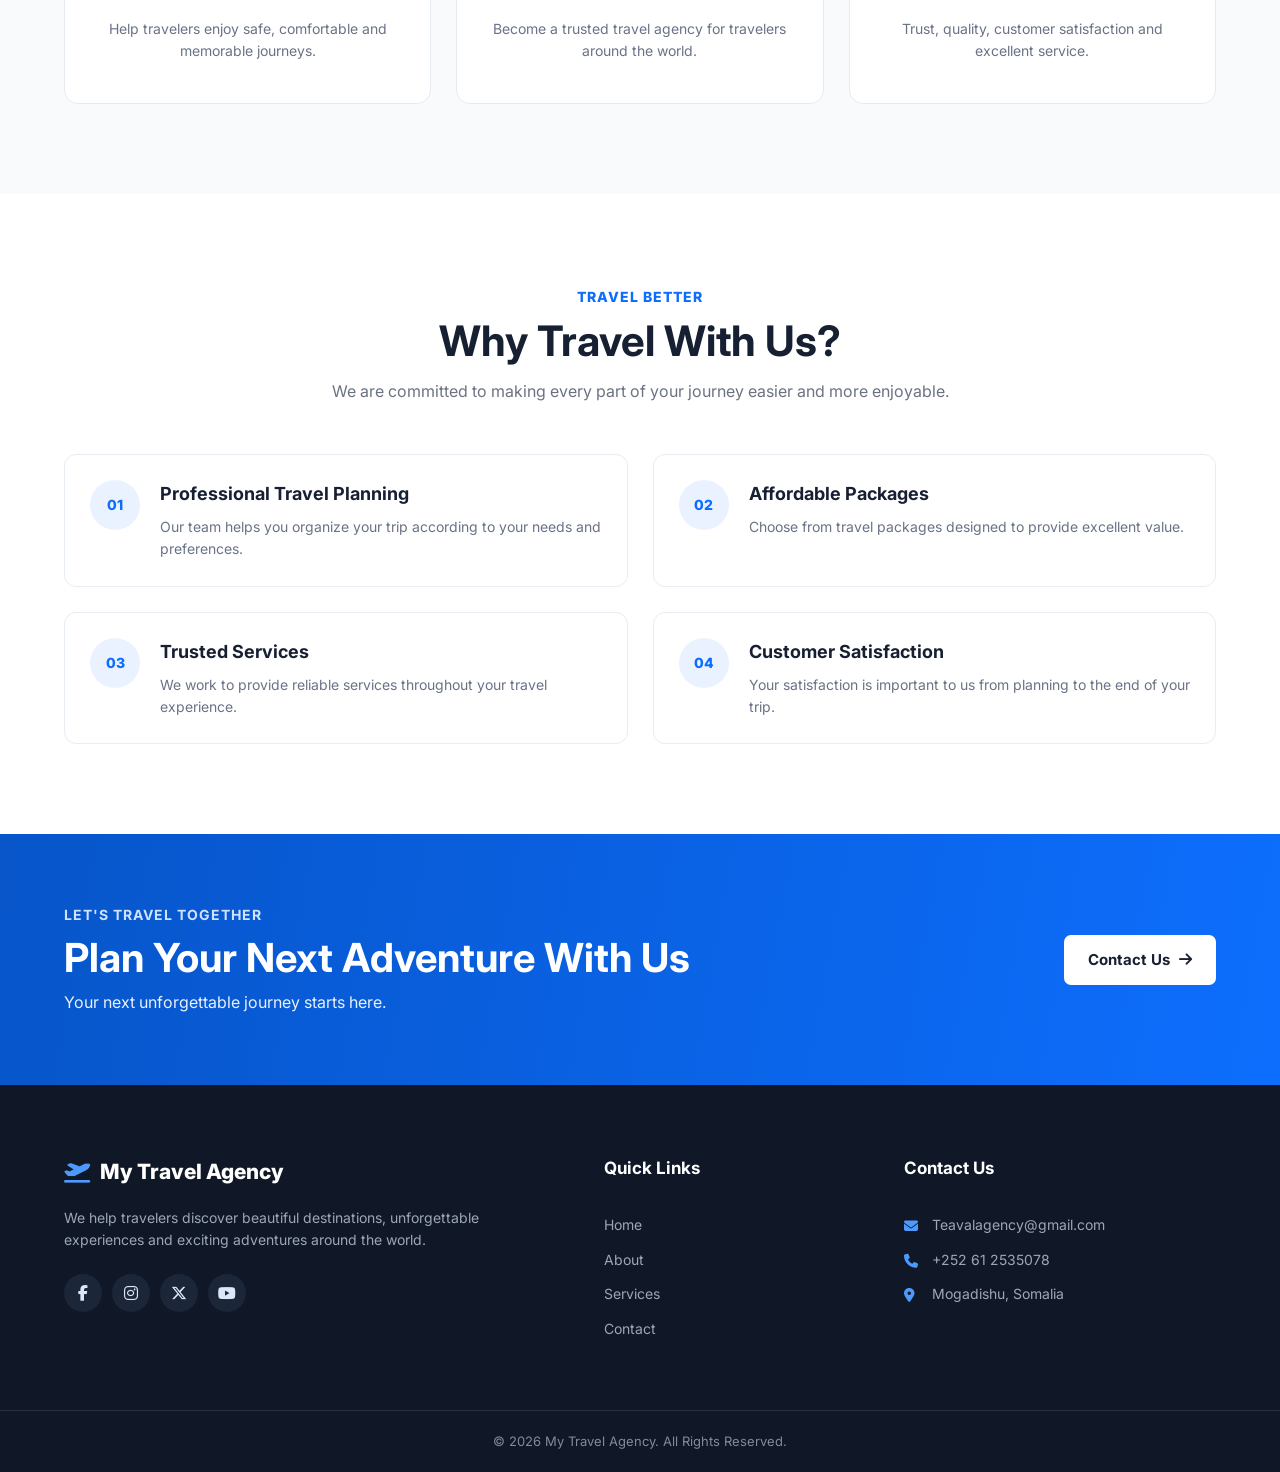
==== commit c97e2dca: "update exprence" ====
--- a/about.html
+++ b/about.html
@@ -118,7 +118,7 @@
             <div class="experience-box">
 
                 <strong>
-                    70+
+                    30+
                 </strong>
 
                 <span>
